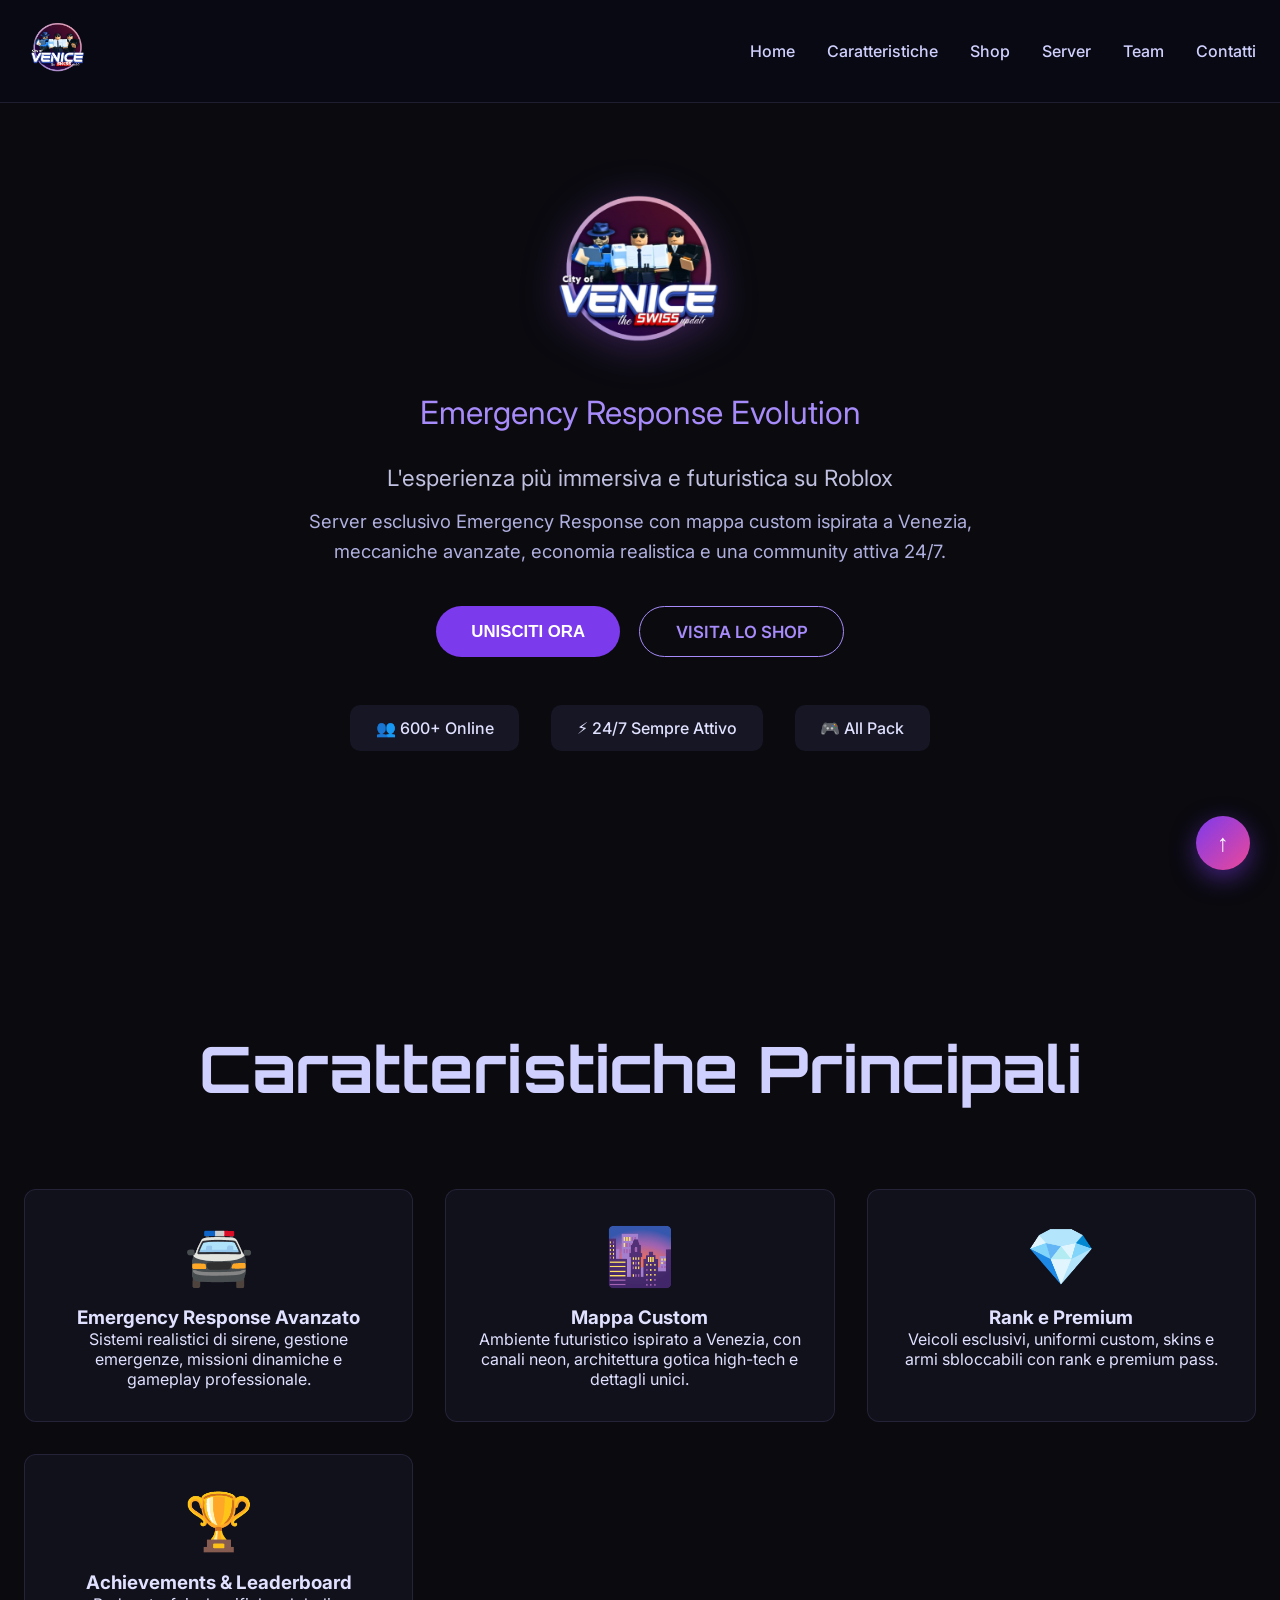
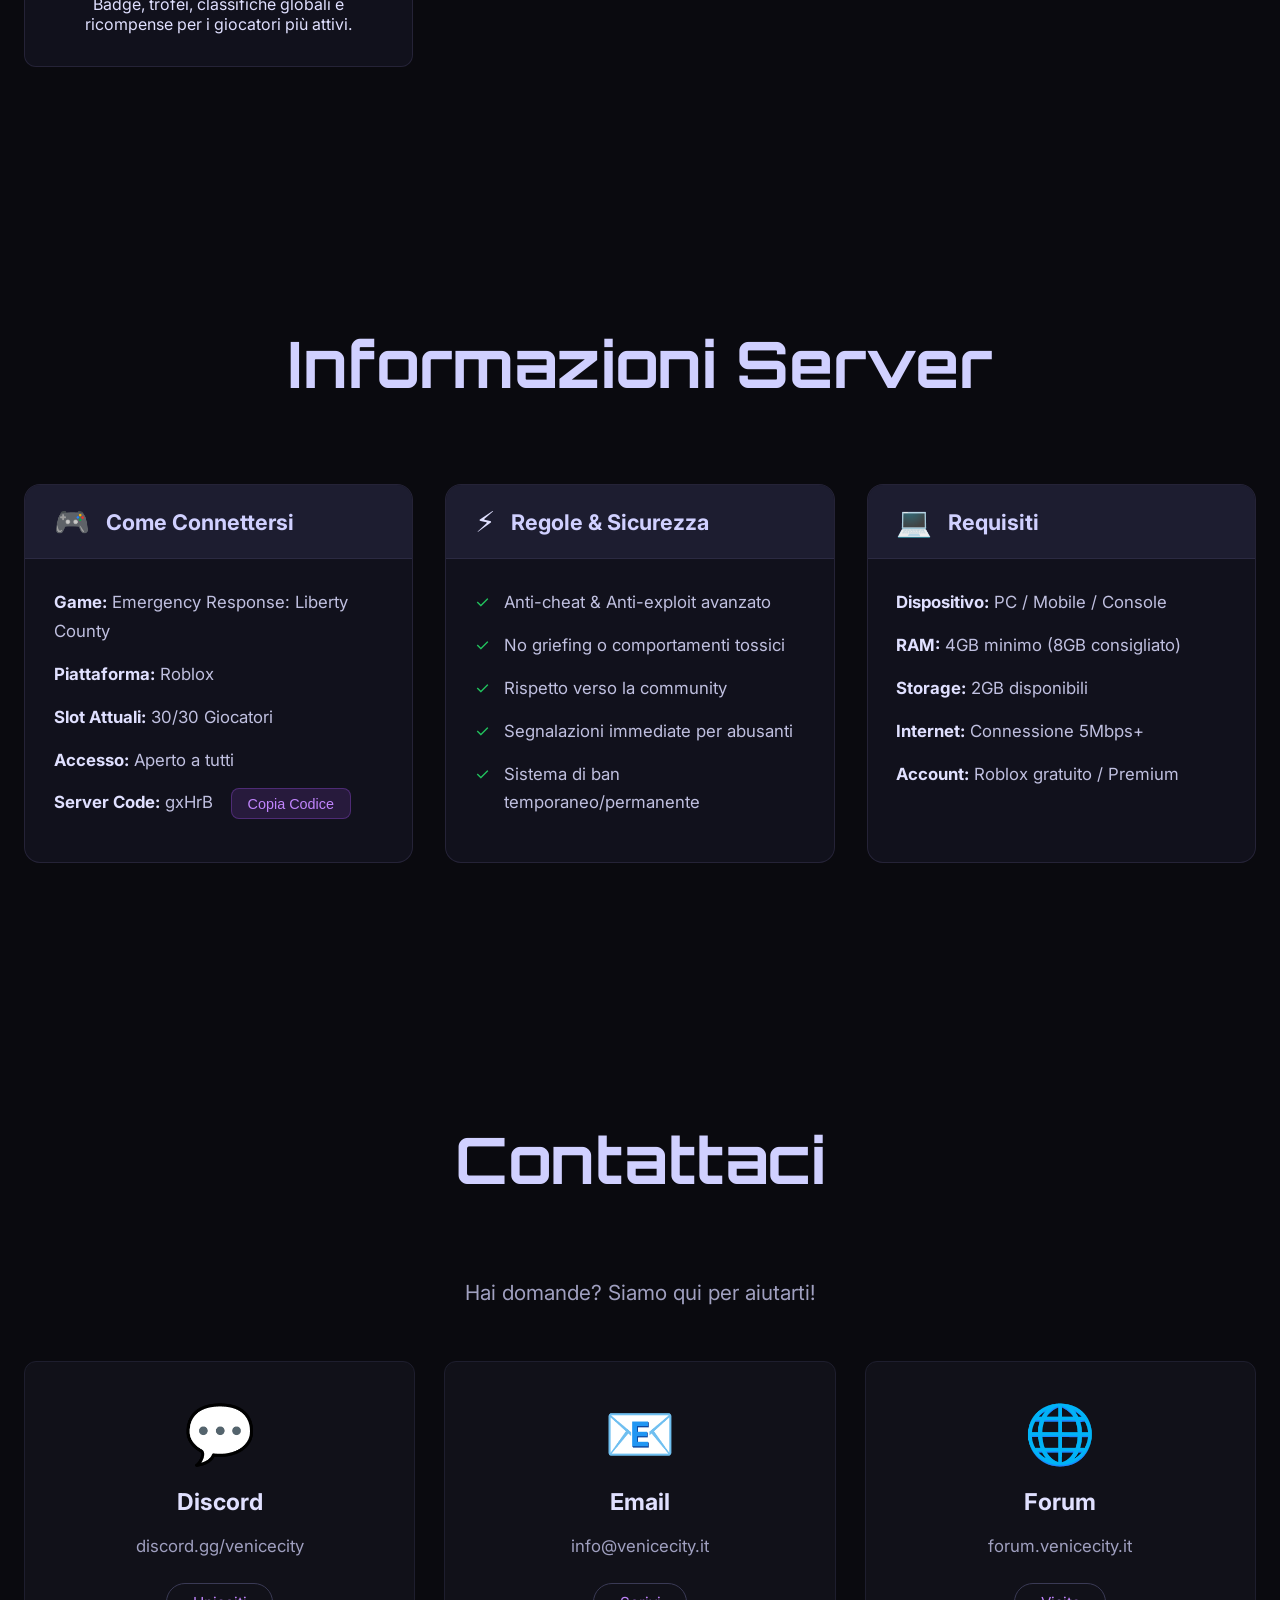
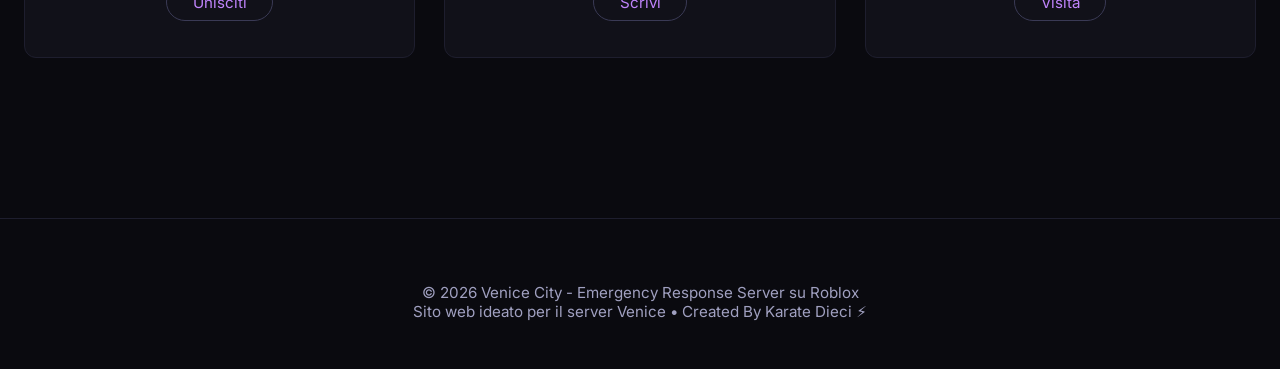
==== index.html @ e6f798bf "v1" ====
<!DOCTYPE html>
<html lang="it">
<head>
    <meta charset="UTF-8">
    <meta name="viewport" content="width=device-width, initial-scale=1.0">
    <title>Venice City - Emergency Response Roblox Server</title>
    <link rel="stylesheet" href="styles.css">
    <link rel="preconnect" href="https://fonts.googleapis.com">
    <link href="https://fonts.googleapis.com/css2?family=Inter:wght@400;500;600;700&family=Orbitron:wght@700;900&display=swap" rel="stylesheet">
</head>
<body>

  <!-- Navbar -->
    <nav class="navbar">
        <div class="container">
            <div class="nav-content">
                <div class="logo">
                    <img src="venice-logo.png" alt="Venice City" class="logo-img">
                </div>
                <ul class="nav-links">
                    <li><a href="index.html" class="nav-link">Home</a></li>
                    <li><a href="index.html#features" class="nav-link">Caratteristiche</a></li>
                    <li><a href="shop.html" class="nav-link">Shop</a></li>
                    <li><a href="index.html#server" class="nav-link">Server</a></li>
                    <li><a href="team.html" class="nav-link active">Team</a></li>
                    <li><a href="index.html#contact" class="nav-link">Contatti</a></li>
                </ul>
                <div class="hamburger">
                    <span></span>
                    <span></span>
                    <span></span>
                </div>
            </div>
        </div>
    </nav>

    <!-- Hero Section -->
<section id="home" class="hero">
    <div class="hero-content">
        <!-- Logo immagine grande al posto del testo -->
        <img src="venice-logo.png" alt="City of Venice - The SWISS Update" class="hero-logo">
        
        <p class="hero-title-subtitle">Emergency Response Evolution</p>
        <p class="hero-subtitle">L'esperienza più immersiva e futuristica su Roblox</p>
        <p class="hero-description">
            Server esclusivo Emergency Response con mappa custom ispirata a Venezia, 
            meccaniche avanzate, economia realistica e una community attiva 24/7.
        </p>
        <div class="hero-buttons">
            <button class="btn btn-primary" onclick="scrollToSection('#server')">UNISCITI ORA</button>
            <a href="shop.html" class="btn btn-secondary">VISITA LO SHOP</a>
        </div>
        <div class="hero-stats">
            <div class="hero-stat">👥 600+ Online</div>
            <div class="hero-stat">⚡ 24/7 Sempre Attivo</div>
            <div class="hero-stat">🎮 All Pack</div>
        </div>
    </div>
</section>

    <!-- Features Section -->
    <section id="features" class="features">
        <div class="container">
            <h2 class="section-title">Caratteristiche Principali</h2>
            
            <div class="features-grid">
                <div class="feature-card">
                    <div class="feature-icon">🚔</div>
                    <h3>Emergency Response Avanzato</h3>
                    <p>Sistemi realistici di sirene, gestione emergenze, missioni dinamiche e gameplay professionale.</p>
                </div>

                <div class="feature-card">
                    <div class="feature-icon">🌆</div>
                    <h3>Mappa Custom</h3>
                    <p>Ambiente futuristico ispirato a Venezia, con canali neon, architettura gotica high-tech e dettagli unici.</p>
                </div>

                <div class="feature-card">
                    <div class="feature-icon">💎</div>
                    <h3>Rank e Premium</h3>
                    <p>Veicoli esclusivi, uniformi custom, skins e armi sbloccabili con rank e premium pass.</p>
                </div>

                

                <div class="feature-card">
                    <div class="feature-icon">🏆</div>
                    <h3>Achievements & Leaderboard</h3>
                    <p>Badge, trofei, classifiche globali e ricompense per i giocatori più attivi.</p>
                </div>
            </div>
        </div>
    </section>

    <!-- Server Info Section -->
    <section id="server" class="server-info">
        <div class="container">
            <h2 class="section-title">Informazioni Server</h2>
            
            <div class="server-grid">
                <div class="server-card">
                    <div class="card-header">
                        <span class="card-icon">🎮</span>
                        <h3>Come Connettersi</h3>
                    </div>
                    <div class="card-content">
                        <ul class="info-list">
                            <li><strong>Game:</strong> Emergency Response: Liberty County</li>
                            <li><strong>Piattaforma:</strong> Roblox</li>
                            <li><strong>Slot Attuali:</strong> 30/30 Giocatori</li>
                            <li><strong>Accesso:</strong> Aperto a tutti</li>
                            <li>
                                <strong>Server Code:</strong> gxHrB
                                <button class="btn-copy" onclick="copyToClipboard('gxHrB')">Copia Codice</button>
                            </li>
                        </ul>
                    </div>
                </div>

                <div class="server-card">
                    <div class="card-header">
                        <span class="card-icon">⚡</span>
                        <h3>Regole & Sicurezza</h3>
                    </div>
                    <div class="card-content">
                        <ul class="info-list rules-list">
                            <li>Anti-cheat & Anti-exploit avanzato</li>
                            <li>No griefing o comportamenti tossici</li>
                            <li>Rispetto verso la community</li>
                            <li>Segnalazioni immediate per abusanti</li>
                            <li>Sistema di ban temporaneo/permanente</li>
                        </ul>
                    </div>
                </div>

                <div class="server-card">
                    <div class="card-header">
                        <span class="card-icon">💻</span>
                        <h3>Requisiti</h3>
                    </div>
                    <div class="card-content">
                        <ul class="info-list">
                            <li><strong>Dispositivo:</strong> PC / Mobile / Console</li>
                            <li><strong>RAM:</strong> 4GB minimo (8GB consigliato)</li>
                            <li><strong>Storage:</strong> 2GB disponibili</li>
                            <li><strong>Internet:</strong> Connessione 5Mbps+</li>
                            <li><strong>Account:</strong> Roblox gratuito / Premium</li>
                        </ul>
                    </div>
                </div>
            </div>
        </div>
    </section>

    <!-- Contact Section -->
    <section id="contact" class="contact">
        <div class="container">
            <h2 class="section-title">Contattaci</h2>
            <p class="section-subtitle">Hai domande? Siamo qui per aiutarti!</p>
            
            <div class="contact-grid">
                <a href="https://discord.gg/H22nMerW3e" target="_blank" class="contact-card">
                    <div class="contact-icon">💬</div>
                    <h3>Discord</h3>
                    <p>discord.gg/venicecity</p>
                    <span class="contact-action">Unisciti</span>
                </a>

                <a href="mailto:info@venicecity.it" class="contact-card">
                    <div class="contact-icon">📧</div>
                    <h3>Email</h3>
                    <p>info@venicecity.it</p>
                    <span class="contact-action">Scrivi</span>
                </a>

                <a href="forum.html" target="_blank" class="contact-card">
                    <div class="contact-icon">🌐</div>
                    <h3>Forum</h3>
                    <p>forum.venicecity.it</p>
                    <span class="contact-action">Visita</span>
                </a>
            </div>
        </div>
    </section>

    <!-- Footer -->
    <footer class="footer">
        <div class="container">
            <p>© 2026 Venice City - Emergency Response Server su Roblox</p>
            <p>Sito web ideato per il server Venice • Created By Karate Dieci ⚡</p>
        </div>
    </footer>

    <script src="script.js"></script>
</body>
</html>
---- styles.css ----
/* ==========================================================================
   Venice City ER - CSS Completo 2026 (Versione Alleggerita & Ottimizzata)
   ========================================================================== */

* {
    margin: 0;
    padding: 0;
    box-sizing: border-box;
}

html {
    scroll-behavior: smooth;
}

body {
    font-family: 'Inter', system-ui, -apple-system, sans-serif;
    background: #0a0a0f;
    color: #e0e0ff;
    min-height: 100vh;
    overflow-x: hidden;
}

/* Container centrale */
.container {
    max-width: 1400px;
    margin: 0 auto;
    padding: 0 1.5rem;
}

/* ── Navbar ── */
.navbar {
    position: fixed;
    top: 0;
    width: 100%;
    z-index: 1000;
    background: rgba(10, 10, 20, 0.85);
    backdrop-filter: blur(10px);
    border-bottom: 1px solid rgba(120, 113, 166, 0.2);
    transition: all 0.3s ease;
}

.nav-content {
    display: flex;
    justify-content: space-between;
    align-items: center;
    padding: 1.1rem 0;
}

.logo {
    font-family: 'Orbitron', monospace;
    font-size: 1.8rem;
    font-weight: 900;
    letter-spacing: 2px;
    color: #c084fc;
}

.logo-glow {
    color: #a78bfa;
    margin-right: 0.4rem;
}

.nav-links {
    display: flex;
    gap: 2rem;
    list-style: none;
}

.nav-link {
    color: #d0d0ff;
    text-decoration: none;
    font-weight: 500;
    transition: color 0.3s;
}

.nav-link:hover,
.nav-link.active {
    color: white;
}

.hamburger {
    display: none;
    flex-direction: column;
    gap: 5px;
    cursor: pointer;
}

.hamburger span {
    width: 26px;
    height: 3px;
    background: #c084fc;
    border-radius: 2px;
}

/* ── Hero ── */
.hero {
    min-height: 100vh;
    display: flex;
    align-items: center;
    justify-content: center;
    text-align: center;
    padding: 6rem 2rem 4rem;
}

.hero-title {
    font-family: 'Orbitron', monospace;
    font-size: clamp(4rem, 10vw, 8rem);
    font-weight: 900;
    background: linear-gradient(90deg, #a78bfa, #7dd3fc);
    -webkit-background-clip: text;
    -webkit-text-fill-color: transparent;
    margin-bottom: 1rem;
}

.hero-title-subtitle {
    font-size: 2rem;
    color: #a78bfa;
    margin-bottom: 2rem;
}

.hero-subtitle {
    font-size: 1.4rem;
    margin: 1.5rem 0 1rem;
    color: #c0c0e0;
}

.hero-description {
    max-width: 700px;
    margin: 0 auto 2.5rem;
    font-size: 1.15rem;
    color: #b0b0e0;
    line-height: 1.6;
}

.hero-buttons {
    display: flex;
    gap: 1.2rem;
    justify-content: center;
    margin: 2rem 0;
}

.btn {
    padding: 0.9rem 2.2rem;
    font-size: 1.05rem;
    font-weight: 600;
    border-radius: 50px;
    cursor: pointer;
    transition: all 0.3s ease;
    text-decoration: none;
    display: inline-flex;
    align-items: center;
}

.btn-primary {
    background: #7c3aed;
    color: white;
    border: none;
}

.btn-primary:hover {
    background: #6d28d9;
    transform: translateY(-3px);
}

.btn-secondary {
    background: transparent;
    border: 1px solid #a78bfa;
    color: #a78bfa;
}

.btn-secondary:hover {
    background: rgba(167, 139, 250, 0.1);
    transform: translateY(-3px);
}

.hero-stats {
    display: flex;
    gap: 2rem;
    justify-content: center;
    flex-wrap: wrap;
    margin-top: 3rem;
}

.hero-stat {
    background: rgba(30, 30, 50, 0.6);
    padding: 0.8rem 1.6rem;
    border-radius: 10px;
    font-weight: 500;
}

/* ── Sezioni generali ── */
.section-title {
    font-family: 'Orbitron', monospace;
    font-size: clamp(2.5rem, 6vw, 4rem);
    text-align: center;
    margin-bottom: 5rem;
    color: #d0d0ff;
}

/* Features */
.features {
    padding: 8rem 0;
}

.features-grid {
    display: grid;
    grid-template-columns: repeat(auto-fit, minmax(300px, 1fr));
    gap: 2rem;
}

.feature-card {
    background: rgba(20, 20, 35, 0.7);
    border: 1px solid rgba(120, 113, 166, 0.2);
    border-radius: 12px;
    padding: 2rem;
    text-align: center;
    transition: all 0.3s;
}

.feature-card:hover {
    transform: translateY(-6px);
    border-color: #a78bfa;
}

.feature-icon {
    font-size: 3.5rem;
    margin-bottom: 1rem;
}

/* Server Info */
.server-info {
    padding: 8rem 0;
}

.server-grid {
    display: grid;
    grid-template-columns: repeat(auto-fit, minmax(340px, 1fr));
    gap: 2rem;
}

.server-card {
    background: rgba(20, 20, 35, 0.7);
    border: 1px solid rgba(120, 113, 166, 0.2);
    border-radius: 16px;
    overflow: hidden;
    transition: all 0.3s ease;
}

.server-card:hover {
    transform: translateY(-8px);
    border-color: rgba(168, 85, 247, 0.4);
}

.card-header {
    background: rgba(30, 30, 50, 0.9);
    padding: 1.2rem 1.8rem;
    display: flex;
    align-items: center;
    gap: 1rem;
    border-bottom: 1px solid rgba(120, 113, 166, 0.15);
}

.card-icon {
    font-size: 1.8rem;
}

.card-header h3 {
    margin: 0;
    font-size: 1.35rem;
    color: #d0d0ff;
}

.card-content {
    padding: 1.8rem;
}

.info-list {
    list-style: none;
    margin: 0;
    padding: 0;
    font-size: 1.05rem;
    line-height: 1.7;
    color: #c0c0e0;
}

.info-list li {
    margin-bottom: 0.9rem;
}

.info-list strong {
    color: #e0e0ff;
}

.btn-copy {
    margin-left: 0.8rem;
    padding: 0.4rem 1rem;
    font-size: 0.9rem;
    background: rgba(168, 85, 247, 0.15);
    border: 1px solid rgba(168, 85, 247, 0.3);
    border-radius: 8px;
    color: #c084fc;
    cursor: pointer;
}

.btn-copy:hover {
    background: rgba(168, 85, 247, 0.35);
    color: white;
}

.rules-list li {
    position: relative;
    padding-left: 1.8rem;
}

.rules-list li::before {
    content: "✓";
    position: absolute;
    left: 0;
    color: #22c55e;
}

/* Contact */
.contact {
    padding: 8rem 0 10rem;
    background: #0a0a0f;
}

.section-subtitle {
    text-align: center;
    font-size: 1.3rem;
    color: #a0a0c0;
    margin: 0 0 3.5rem;
}

.contact-grid {
    display: grid;
    grid-template-columns: repeat(auto-fit, minmax(280px, 1fr));
    gap: 1.8rem;
}

.contact-card {
    background: #111119;
    border: 1px solid #1e1e2e;
    border-radius: 12px;
    padding: 2.2rem 1.8rem;
    text-align: center;
    text-decoration: none;
    color: inherit;
    transition: all 0.25s ease;
    display: flex;
    flex-direction: column;
    align-items: center;
    gap: 0.9rem;
}

.contact-card:hover {
    transform: translateY(-6px);
    background: #16161f;
    border-color: #2a2a40;
}

.contact-icon {
    font-size: 3.6rem;
    margin-bottom: 0.4rem;
    color: #b0b0e0;
}

.contact-card:hover .contact-icon {
    color: #c084fc;
}

.contact-card h3 {
    font-size: 1.45rem;
    margin: 0;
    color: #e0e0ff;
}

.contact-card p {
    font-size: 1.05rem;
    color: #a0a0c0;
    margin: 0.3rem 0 0;
}

.contact-action {
    margin-top: 0.8rem;
    padding: 0.55rem 1.6rem;
    background: transparent;
    border: 1px solid #3a3a55;
    border-radius: 30px;
    font-size: 0.95rem;
    color: #c084fc;
    transition: all 0.25s;
}

.contact-card:hover .contact-action {
    background: #2a2a40;
    border-color: #c084fc;
    color: white;
}

/* Footer */
.footer {
    background: #0a0a0f;
    border-top: 1px solid #1e1e2e;
    padding: 4rem 0 3rem;
    text-align: center;
    color: #a0a0c0;
    font-size: 0.95rem;
}

/* Responsive */
@media (max-width: 1024px) {
    .nav-links {
        display: none;
        position: absolute;
        top: 100%;
        left: 0;
        right: 0;
        background: #0a0a0f;
        flex-direction: column;
        padding: 2rem;
        gap: 1.5rem;
    }

    .hamburger {
        display: flex;
    }

    .nav-links.active {
        display: flex;
    }
}

@media (max-width: 768px) {
    .hero-title { font-size: clamp(3.2rem, 12vw, 5.5rem); }
    .hero-buttons { flex-direction: column; gap: 1rem; }
    .section-title { margin-bottom: 4rem; }
}


.logo-img {
    height: 60px;
    width: auto;
    max-width: 240px;
}

.logo:hover .logo-img {
    transform: scale(1.05);
}

/* Logo grande nella Hero */
.hero-logo {
    display: block;
    margin: 0 auto 2rem;             /* spazio sotto il logo */
    max-width: 90%;                  /* si adatta alla larghezza dello schermo */
    max-height: 280px;               /* regola questo valore in base alla tua immagine */
    height: auto;
    width: auto;
}

/* Opzionale: piccolo effetto hover o caricamento */
.hero-content:hover .hero-logo {
    transform: scale(1.02);
    transition: transform 0.4s ease;
}

/* Su schermi piccoli riduci un po' */
@media (max-width: 768px) {
    .hero-logo {
        max-height: 200px;
        margin-bottom: 1.5rem;
    }
}




/* Forum styles */
.forum-hero {
    padding: 6rem 0 4rem;
    text-align: center;
}

.new-post-box {
    background: rgba(30, 30, 50, 0.6);
    border: 1px solid rgba(168, 85, 247, 0.3);
    border-radius: 16px;
    padding: 2rem;
    margin-bottom: 3rem;
}

.new-post-box input,
.new-post-box textarea {
    width: 100%;
    padding: 1rem;
    margin: 0.8rem 0;
    background: rgba(10, 10, 20, 0.8);
    border: 1px solid #3a3a55;
    border-radius: 8px;
    color: white;
}

.question-card {
    background: rgba(20, 20, 35, 0.7);
    border: 1px solid rgba(120, 113, 166, 0.25);
    border-radius: 12px;
    padding: 1.8rem;
    margin-bottom: 1.5rem;
}

.question-header {
    display: flex;
    justify-content: space-between;
    align-items: center;
    margin-bottom: 1rem;
    flex-wrap: wrap;
    gap: 1rem;
}

.category {
    background: rgba(168, 85, 247, 0.2);
    padding: 0.3rem 0.8rem;
    border-radius: 20px;
    font-size: 0.85rem;
    color: #c084fc;
}

.date {
    color: #a0a0c0;
    font-size: 0.9rem;
}

.question-footer {
    display: flex;
    justify-content: space-between;
    align-items: center;
    margin-top: 1.2rem;
    font-size: 0.95rem;
    color: #b0b0e0;
}

.toggle-answer {
    background: rgba(168, 85, 247, 0.15);
    border: 1px solid rgba(168, 85, 247, 0.4);
    color: #c084fc;
    padding: 0.5rem 1rem;
    border-radius: 8px;
    cursor: pointer;
}


/* Shop Hero */
.shop-hero {
    padding: 6rem 0 3rem;
    text-align: center;
    background: linear-gradient(to bottom, #0a0a0f, #0f0f1a);
}

/* Filtri shop */
.shop-filters {
    display: flex;
    justify-content: center;
    gap: 1rem;
    margin-bottom: 2.5rem;
    flex-wrap: wrap;
}

.filter-btn {
    padding: 0.7rem 1.6rem;
    background: rgba(40, 40, 70, 0.5);
    border: 1px solid rgba(168, 85, 247, 0.3);
    color: #c0c0e0;
    border-radius: 50px;
    cursor: pointer;
    transition: all 0.3s;
    font-weight: 500;
}

.filter-btn.active,
.filter-btn:hover {
    background: linear-gradient(90deg, #7c3aed, #c084fc);
    color: white;
    border-color: transparent;
    transform: translateY(-2px);
}

/* Griglia shop */
.shop-grid {
    display: grid;
    grid-template-columns: repeat(auto-fit, minmax(280px, 1fr));
    gap: 1.8rem;
}

.shop-item {
    background: rgba(20, 20, 40, 0.7);
    border: 1px solid rgba(120, 113, 166, 0.25);
    border-radius: 16px;
    padding: 1.6rem;
    text-align: center;
    position: relative;
    overflow: hidden;
    transition: all 0.35s ease;
}

.shop-item:hover {
    transform: translateY(-10px);
    border-color: #a78bfa;
    box-shadow: 0 15px 35px rgba(0,0,0,0.5);
}

.item-image {
    font-size: 5rem;
    margin-bottom: 1rem;
    transition: transform 0.4s;
}

.shop-item:hover .item-image {
    transform: scale(1.15);
}

.item-badge {
    position: absolute;
    top: 10px;
    right: 10px;
    background: #ec4899;
    color: white;
    padding: 0.3rem 0.8rem;
    border-radius: 20px;
    font-size: 0.8rem;
    font-weight: bold;
}

.item-badge.popular {
    background: #22c55e;
}

.item-badge.new {
    background: #f59e0b;
}

.item-price {
    font-size: 1.4rem;
    font-weight: 700;
    color: #f472b6;
    margin: 1rem 0;
}

.robux {
    font-size: 1rem;
    color: #a78bfa;
}

.btn-buy {
    background: linear-gradient(90deg, #9333ea, #c084fc);
    color: white;
    width: 100%;
    padding: 0.9rem;
    border: none;
    border-radius: 50px;
    font-weight: 600;
    cursor: pointer;
    transition: all 0.3s;
    position: relative;
    overflow: hidden;
}

.btn-buy:hover {
    transform: translateY(-3px);
    box-shadow: 0 10px 25px rgba(192, 132, 252, 0.5);
}

.btn-buy::before {
    content: '';
    position: absolute;
    top: 50%;
    left: -100%;
    width: 100%;
    height: 100%;
    background: linear-gradient(90deg, transparent, rgba(255,255,255,0.3), transparent);
    transition: left 0.6s;
}

.btn-buy:hover::before {
    left: 100%;
}

/* Carrello summary */
.cart-summary {
    text-align: center;
    margin-top: 3rem;
}

.btn-cart {
    background: rgba(168, 85, 247, 0.2);
    border: 1px solid #a78bfa;
    color: #c084fc;
    padding: 1rem 2.5rem;
    font-size: 1.1rem;
}

ù/* Shop Hero */
.shop-hero {
    padding: 7rem 0 4rem;
    text-align: center;
    background: linear-gradient(to bottom, #0a0a0f, #0f0f1a);
}

/* Logo grande nella hero dello shop */
.shop-hero-logo {
    display: block;
    margin: 0 auto 2rem;
    max-width: 85%;
    max-height: 240px;          /* regola in base alle proporzioni del tuo logo */
    height: auto;
    width: auto;
    filter: drop-shadow(0 8px 25px rgba(168, 85, 247, 0.4)); /* glow leggero opzionale */
    transition: transform 0.4s ease;
}

.shop-hero-logo:hover {
    transform: scale(1.03);
}

/* Su mobile riduci leggermente */
@media (max-width: 768px) {
    .shop-hero-logo {
        max-height: 180px;
        margin-bottom: 1.5rem;
    }
    
    .shop-hero {
        padding: 6rem 0 3rem;
    }
}


/* ── Team Section ── */
.team-section {
    padding: 6rem 0 10rem;
    background: #0a0a0f;
}

.team-grid {
    display: grid;
    grid-template-columns: repeat(auto-fit, minmax(280px, 1fr));
    gap: 2rem;
}

.team-card {
    background: rgba(25, 25, 45, 0.75);
    border: 1px solid rgba(168, 85, 247, 0.25);
    border-radius: 16px;
    overflow: hidden;
    text-align: center;
    transition: all 0.4s ease;
    position: relative;
}

.team-card:hover {
    transform: translateY(-12px);
    border-color: #c084fc;
    box-shadow: 0 20px 40px rgba(168, 85, 247, 0.25);
}

/* Foto sopra + badge */
.team-image {
    position: relative;
    height: 220px;
    background: linear-gradient(to bottom, #1a1a2e, #0f0f1a);
    display: flex;
    align-items: center;
    justify-content: center;
}

.team-image img {
    width: 140px;
    height: 140px;
    object-fit: cover;
    border-radius: 50%;
    border: 4px solid #a78bfa;
    box-shadow: 0 0 20px rgba(167, 139, 250, 0.5);
}

.founder-badge,
.manager-badge,
.developer-badge,
.staff-badge {
    position: absolute;
    top: 15px;
    left: 50%;
    transform: translateX(-50%);
    padding: 6px 18px;
    border-radius: 30px;
    font-size: 0.85rem;
    font-weight: 700;
    letter-spacing: 1px;
    box-shadow: 0 4px 12px rgba(0,0,0,0.4);
}

.founder-badge {
    background: linear-gradient(90deg, #ec4848, #e91515);
    color: white;
}

.manager-badge{
    background: linear-gradient(90deg, #300018, #57002d);
    color: white;
}

.staff-badge {
    background: #22c55e;
    color: white;
}

.developer-badge{
    background: linear-gradient(90deg, #070177, #1e087e);
    color: white;
}

/* Testo sotto */
.team-card h3 {
    margin: 1.4rem 1rem 0.4rem;
    font-size: 1.4rem;
    color: #e0e0ff;
}

.team-card .role {
    color: #b0b0e0;
    font-size: 1rem;
    margin-bottom: 1rem;
}

.team-card .discord-link {
    display: inline-block;
    background: rgba(88, 101, 242, 0.15);
    color: #5865F2;
    padding: 8px 20px;
    border-radius: 50px;
    font-size: 0.95rem;
    text-decoration: none;
    margin-bottom: 1.5rem;
    transition: all 0.3s;
}

.team-card .discord-link:hover {
    background: #5865F2;
    color: white;
}

/* Logo nella Hero principale (homepage) */
.hero-logo {
    display: block;
    margin: 0 auto 2rem;
    max-width: 60%;               /* riduce la larghezza massima (era 90%) */
    max-height: 180px;            /* altezza massima più piccola (prima 220-280px) */
    height: auto;
    width: auto;
    filter: drop-shadow(0 6px 20px rgba(168, 85, 247, 0.3)); /* glow leggero, opzionale */
    transition: transform 0.4s ease;
}

.hero-content:hover .hero-logo {
    transform: scale(1.02);
}

.team-hero-logo {
    display: block;
    margin: 0 auto 2rem;
    max-width: 60%;               /* riduce la larghezza massima (era 90%) */
    max-height: 400px;            /* altezza massima più piccola (prima 220-280px) */
    height: auto;
    width: auto;
    filter: drop-shadow(0 6px 20px rgba(168, 85, 247, 0.3)); /* glow leggero, opzionale */
    transition: transform 0.4s ease;
}
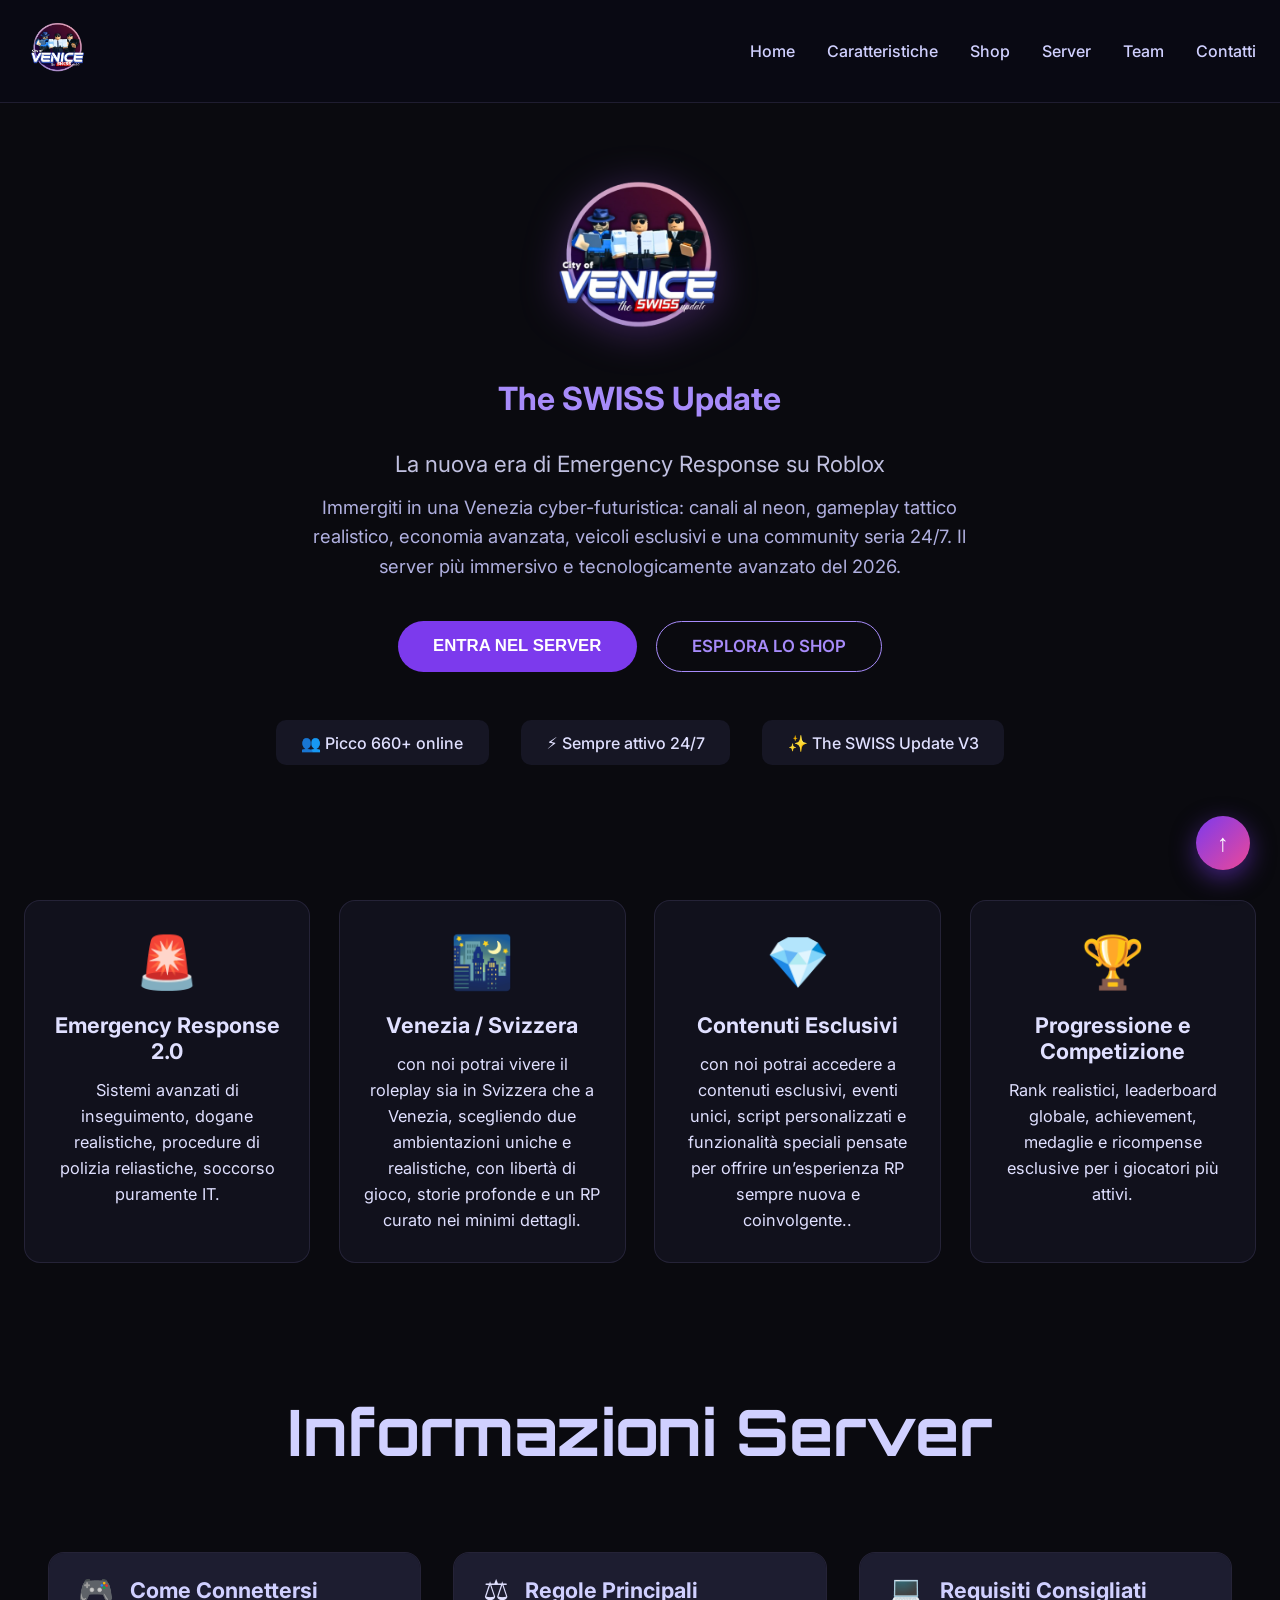
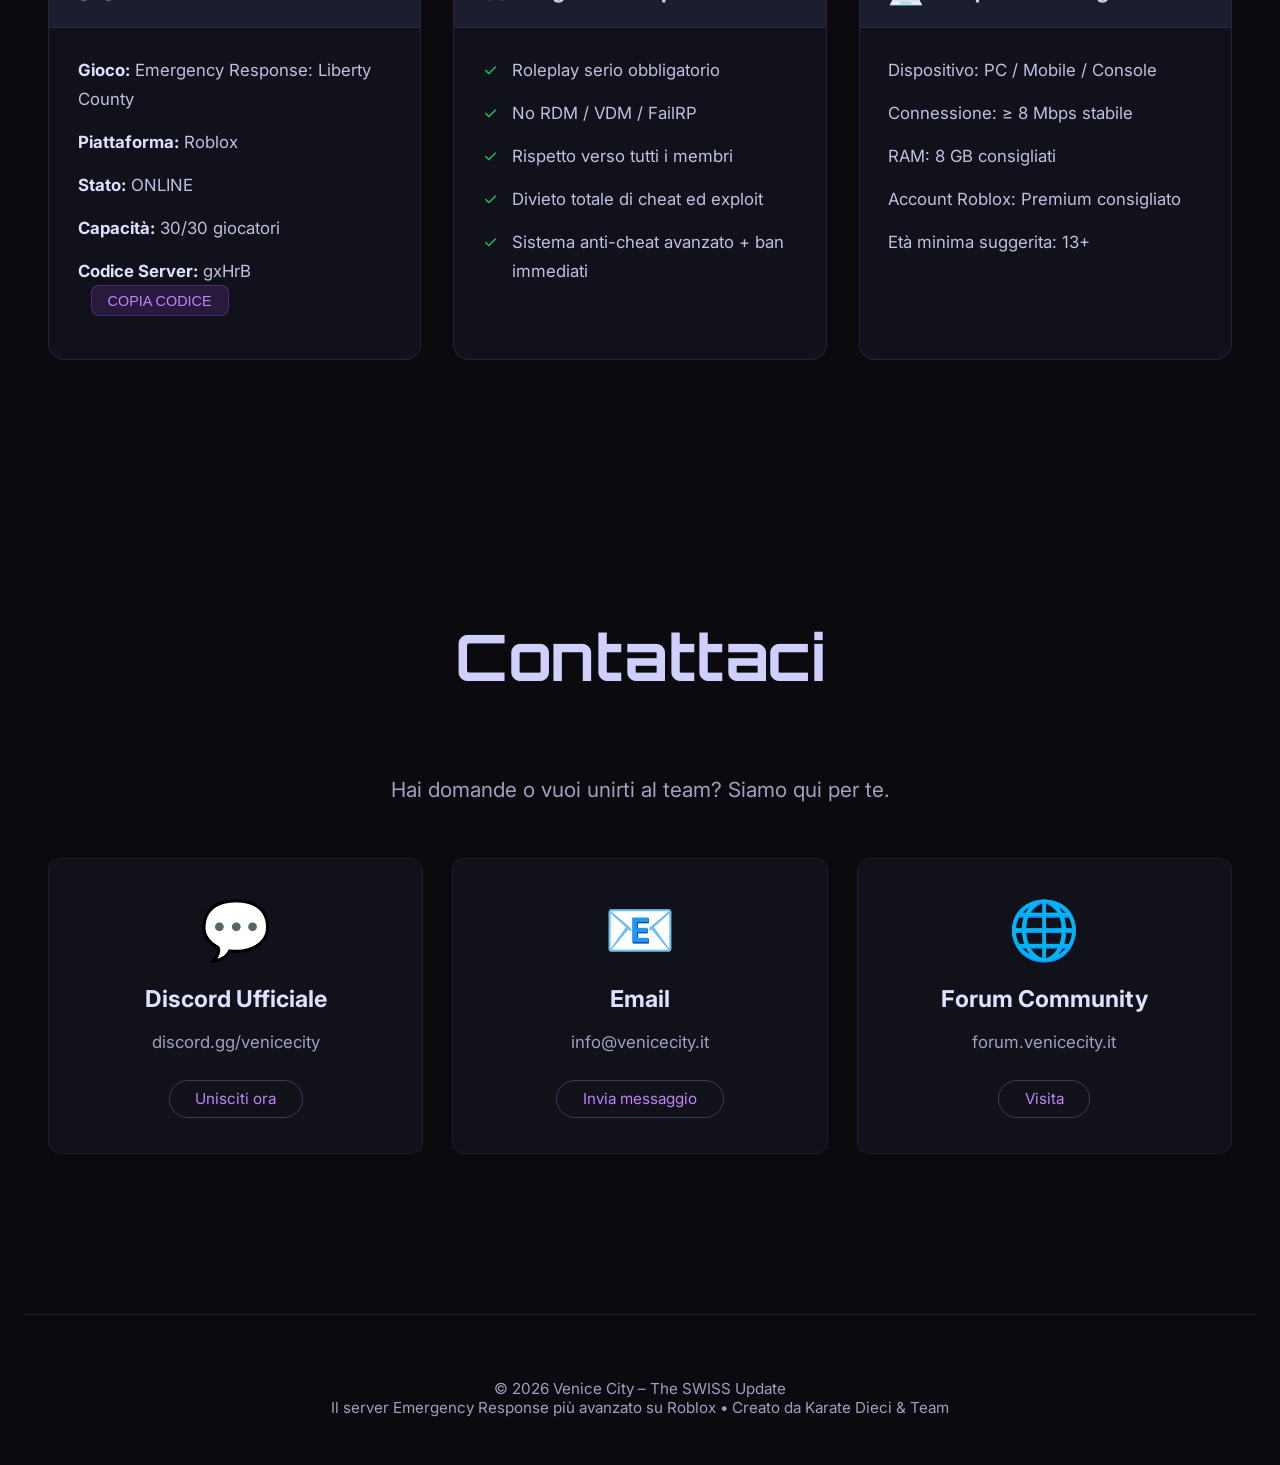
==== commit 212b88ba: "V2" ====
--- a/index.html
+++ b/index.html
@@ -3,14 +3,13 @@
 <head>
     <meta charset="UTF-8">
     <meta name="viewport" content="width=device-width, initial-scale=1.0">
-    <title>Venice City - Emergency Response Roblox Server</title>
+    <title>Venice City - The SWISS Update</title>
     <link rel="stylesheet" href="styles.css">
-    <link rel="preconnect" href="https://fonts.googleapis.com">
     <link href="https://fonts.googleapis.com/css2?family=Inter:wght@400;500;600;700&family=Orbitron:wght@700;900&display=swap" rel="stylesheet">
 </head>
 <body>
 
-  <!-- Navbar -->
+    <!-- Navbar -->
     <nav class="navbar">
         <div class="container">
             <div class="nav-content">
@@ -18,12 +17,12 @@
                     <img src="venice-logo.png" alt="Venice City" class="logo-img">
                 </div>
                 <ul class="nav-links">
-                    <li><a href="index.html" class="nav-link">Home</a></li>
-                    <li><a href="index.html#features" class="nav-link">Caratteristiche</a></li>
+                    <li><a href="index.html" class="nav-link active">Home</a></li>
+                    <li><a href="features.html" class="nav-link">Caratteristiche</a></li>
                     <li><a href="shop.html" class="nav-link">Shop</a></li>
-                    <li><a href="index.html#server" class="nav-link">Server</a></li>
-                    <li><a href="team.html" class="nav-link active">Team</a></li>
-                    <li><a href="index.html#contact" class="nav-link">Contatti</a></li>
+                    <li><a href="server.html" class="nav-link">Server</a></li>
+                    <li><a href="team.html" class="nav-link">Team</a></li>
+                    <li><a href="#contact" class="nav-link">Contatti</a></li>
                 </ul>
                 <div class="hamburger">
                     <span></span>
@@ -34,70 +33,69 @@
         </div>
     </nav>
 
-    <!-- Hero Section -->
-<section id="home" class="hero">
-    <div class="hero-content">
-        <!-- Logo immagine grande al posto del testo -->
-        <img src="venice-logo.png" alt="City of Venice - The SWISS Update" class="hero-logo">
-        
-        <p class="hero-title-subtitle">Emergency Response Evolution</p>
-        <p class="hero-subtitle">L'esperienza più immersiva e futuristica su Roblox</p>
-        <p class="hero-description">
-            Server esclusivo Emergency Response con mappa custom ispirata a Venezia, 
-            meccaniche avanzate, economia realistica e una community attiva 24/7.
-        </p>
-        <div class="hero-buttons">
-            <button class="btn btn-primary" onclick="scrollToSection('#server')">UNISCITI ORA</button>
-            <a href="shop.html" class="btn btn-secondary">VISITA LO SHOP</a>
-        </div>
-        <div class="hero-stats">
-            <div class="hero-stat">👥 600+ Online</div>
-            <div class="hero-stat">⚡ 24/7 Sempre Attivo</div>
-            <div class="hero-stat">🎮 All Pack</div>
-        </div>
-    </div>
-</section>
-
-    <!-- Features Section -->
-    <section id="features" class="features">
-        <div class="container">
-            <h2 class="section-title">Caratteristiche Principali</h2>
+    <!-- Hero Section - FIX: padding alto per non essere coperta dalla navbar -->
+    <section id="home" class="hero">
+        <div class="hero-content">
+            <img src="venice-logo.png" alt="City of Venice - The SWISS Update" class="hero-logo">
             
-            <div class="features-grid">
-                <div class="feature-card">
-                    <div class="feature-icon">🚔</div>
-                    <h3>Emergency Response Avanzato</h3>
-                    <p>Sistemi realistici di sirene, gestione emergenze, missioni dinamiche e gameplay professionale.</p>
-                </div>
-
-                <div class="feature-card">
-                    <div class="feature-icon">🌆</div>
-                    <h3>Mappa Custom</h3>
-                    <p>Ambiente futuristico ispirato a Venezia, con canali neon, architettura gotica high-tech e dettagli unici.</p>
-                </div>
-
-                <div class="feature-card">
-                    <div class="feature-icon">💎</div>
-                    <h3>Rank e Premium</h3>
-                    <p>Veicoli esclusivi, uniformi custom, skins e armi sbloccabili con rank e premium pass.</p>
-                </div>
-
-                
-
-                <div class="feature-card">
-                    <div class="feature-icon">🏆</div>
-                    <h3>Achievements & Leaderboard</h3>
-                    <p>Badge, trofei, classifiche globali e ricompense per i giocatori più attivi.</p>
-                </div>
+            <h1 class="hero-title-subtitle">The SWISS Update</h1>
+            <p class="hero-subtitle">La nuova era di Emergency Response su Roblox</p>
+            <p class="hero-description">
+                Immergiti in una Venezia cyber-futuristica: canali al neon, gameplay tattico realistico, 
+                economia avanzata, veicoli esclusivi e una community seria 24/7.  
+                Il server più immersivo e tecnologicamente avanzato del 2026.
+            </p>
+            <div class="hero-buttons">
+                <button class="btn btn-primary" onclick="scrollToSection('#server')">ENTRA NEL SERVER</button>
+                <a href="shop.html" class="btn btn-secondary">ESPLORA LO SHOP</a>
+            </div>
+            <div class="hero-stats">
+                <div class="hero-stat">👥 Picco 660+ online</div>
+                <div class="hero-stat">⚡ Sempre attivo 24/7</div>
+                <div class="hero-stat">✨ The SWISS Update V3</div>
             </div>
         </div>
     </section>
+
+     <!-- Sezione caratteristiche -->
+    <section class="features-section">
+        <div class="container">
+            <div class="features-grid">
+
+                <!-- Card 1 -->
+                <div class="feature-card glass">
+                    <div class="feature-icon neon-icon">🚨</div>
+                    <h3> Emergency Response 2.0</h3>
+                    <p>Sistemi avanzati di inseguimento, dogane realistiche, procedure di polizia reliastiche, soccorso puramente IT.</p>
+                </div>
+
+                <!-- Card 2 -->
+                <div class="feature-card glass">
+                    <div class="feature-icon neon-icon">🌃</div>
+                    <h3>Venezia / Svizzera</h3>
+                    <p>con noi potrai vivere il roleplay sia in Svizzera che a Venezia, scegliendo due ambientazioni uniche e realistiche, con libertà di gioco, storie profonde e un RP curato nei minimi dettagli.</p>
+                </div>
+
+                <!-- Card 3 -->
+                <div class="feature-card glass">
+                    <div class="feature-icon neon-icon">💎</div>
+                    <h3>Contenuti Esclusivi</h3>
+                    <p>con noi potrai accedere a contenuti esclusivi, eventi unici, script personalizzati e funzionalità speciali pensate per offrire un’esperienza RP sempre nuova e coinvolgente..</p>
+                </div>
+
+                <!-- Card 4 -->
+                <div class="feature-card glass">
+                    <div class="feature-icon neon-icon">🏆</div>
+                    <h3>Progressione e Competizione</h3>
+                    <p>Rank realistici, leaderboard globale, achievement, medaglie e ricompense esclusive per i giocatori più attivi.</p>
+                </div>
+
+            </div>
 
     <!-- Server Info Section -->
     <section id="server" class="server-info">
         <div class="container">
             <h2 class="section-title">Informazioni Server</h2>
-            
             <div class="server-grid">
                 <div class="server-card">
                     <div class="card-header">
@@ -106,13 +104,13 @@
                     </div>
                     <div class="card-content">
                         <ul class="info-list">
-                            <li><strong>Game:</strong> Emergency Response: Liberty County</li>
+                            <li><strong>Gioco:</strong> Emergency Response: Liberty County</li>
                             <li><strong>Piattaforma:</strong> Roblox</li>
-                            <li><strong>Slot Attuali:</strong> 30/30 Giocatori</li>
-                            <li><strong>Accesso:</strong> Aperto a tutti</li>
+                            <li><strong>Stato:</strong> ONLINE</li>
+                            <li><strong>Capacità:</strong> 30/30 giocatori</li>
                             <li>
-                                <strong>Server Code:</strong> gxHrB
-                                <button class="btn-copy" onclick="copyToClipboard('gxHrB')">Copia Codice</button>
+                                <strong>Codice Server:</strong> gxHrB
+                                <button class="btn-copy" onclick="copyToClipboard('gxHrB')">COPIA CODICE</button>
                             </li>
                         </ul>
                     </div>
@@ -120,16 +118,16 @@
 
                 <div class="server-card">
                     <div class="card-header">
-                        <span class="card-icon">⚡</span>
-                        <h3>Regole & Sicurezza</h3>
+                        <span class="card-icon">⚖️</span>
+                        <h3>Regole Principali</h3>
                     </div>
                     <div class="card-content">
                         <ul class="info-list rules-list">
-                            <li>Anti-cheat & Anti-exploit avanzato</li>
-                            <li>No griefing o comportamenti tossici</li>
-                            <li>Rispetto verso la community</li>
-                            <li>Segnalazioni immediate per abusanti</li>
-                            <li>Sistema di ban temporaneo/permanente</li>
+                            <li>Roleplay serio obbligatorio</li>
+                            <li>No RDM / VDM / FailRP</li>
+                            <li>Rispetto verso tutti i membri</li>
+                            <li>Divieto totale di cheat ed exploit</li>
+                            <li>Sistema anti-cheat avanzato + ban immediati</li>
                         </ul>
                     </div>
                 </div>
@@ -137,15 +135,15 @@
                 <div class="server-card">
                     <div class="card-header">
                         <span class="card-icon">💻</span>
-                        <h3>Requisiti</h3>
+                        <h3>Requisiti Consigliati</h3>
                     </div>
                     <div class="card-content">
                         <ul class="info-list">
-                            <li><strong>Dispositivo:</strong> PC / Mobile / Console</li>
-                            <li><strong>RAM:</strong> 4GB minimo (8GB consigliato)</li>
-                            <li><strong>Storage:</strong> 2GB disponibili</li>
-                            <li><strong>Internet:</strong> Connessione 5Mbps+</li>
-                            <li><strong>Account:</strong> Roblox gratuito / Premium</li>
+                            <li>Dispositivo: PC / Mobile / Console</li>
+                            <li>Connessione: ≥ 8 Mbps stabile</li>
+                            <li>RAM: 8 GB consigliati</li>
+                            <li>Account Roblox: Premium consigliato</li>
+                            <li>Età minima suggerita: 13+</li>
                         </ul>
                     </div>
                 </div>
@@ -157,26 +155,25 @@
     <section id="contact" class="contact">
         <div class="container">
             <h2 class="section-title">Contattaci</h2>
-            <p class="section-subtitle">Hai domande? Siamo qui per aiutarti!</p>
-            
+            <p class="section-subtitle">Hai domande o vuoi unirti al team? Siamo qui per te.</p>
             <div class="contact-grid">
                 <a href="https://discord.gg/H22nMerW3e" target="_blank" class="contact-card">
                     <div class="contact-icon">💬</div>
-                    <h3>Discord</h3>
+                    <h3>Discord Ufficiale</h3>
                     <p>discord.gg/venicecity</p>
-                    <span class="contact-action">Unisciti</span>
+                    <span class="contact-action">Unisciti ora</span>
                 </a>
 
                 <a href="mailto:info@venicecity.it" class="contact-card">
                     <div class="contact-icon">📧</div>
                     <h3>Email</h3>
                     <p>info@venicecity.it</p>
-                    <span class="contact-action">Scrivi</span>
+                    <span class="contact-action">Invia messaggio</span>
                 </a>
 
-                <a href="forum.html" target="_blank" class="contact-card">
+                <a href="forum.html" class="contact-card">
                     <div class="contact-icon">🌐</div>
-                    <h3>Forum</h3>
+                    <h3>Forum Community</h3>
                     <p>forum.venicecity.it</p>
                     <span class="contact-action">Visita</span>
                 </a>
@@ -187,8 +184,8 @@
     <!-- Footer -->
     <footer class="footer">
         <div class="container">
-            <p>© 2026 Venice City - Emergency Response Server su Roblox</p>
-            <p>Sito web ideato per il server Venice • Created By Karate Dieci ⚡</p>
+            <p>© 2026 Venice City – The SWISS Update</p>
+            <p>Il server Emergency Response più avanzato su Roblox • Creato da Karate Dieci & Team</p>
         </div>
     </footer>
 
--- a/styles.css
+++ b/styles.css
@@ -871,4 +871,349 @@
     width: auto;
     filter: drop-shadow(0 6px 20px rgba(168, 85, 247, 0.3)); /* glow leggero, opzionale */
     transition: transform 0.4s ease;
+}
+
+/* ── SERVER PAGE - Box che si adattano al testo (altezza dinamica) ── */
+
+.server-layout {
+    padding: 4rem 0 8rem;
+}
+
+.layout-grid {
+    display: grid;
+    grid-template-columns: 1fr 1fr;           /* sinistra e destra su desktop */
+    gap: 2.5rem;
+    margin-bottom: 5rem;
+}
+
+@media (max-width: 992px) {
+    .layout-grid {
+        grid-template-columns: 1fr;            /* una sotto l'altra su mobile */
+        gap: 3rem;
+    }
+}
+
+/* Box base - altezza automatica in base al testo */
+.story-box,
+.join-box {
+    padding: 2.2rem 1.8rem;
+    border-radius: 20px;
+    background: rgba(30, 30, 60, 0.18);
+    backdrop-filter: blur(16px) saturate(180%);
+    border: 1px solid rgba(168, 85, 247, 0.25);
+    box-shadow: 0 8px 32px rgba(0,0,0,0.4);
+    transition: all 0.4s cubic-bezier(0.16, 1, 0.3, 1);
+    height: auto;                               /* altezza segue il contenuto */
+    min-height: unset;                          /* nessuna altezza minima forzata */
+}
+
+/* Hover rimane invariato */
+.story-box:hover,
+.join-box:hover {
+    transform: translateY(-10px);
+    border-color: #a855f7;
+    box-shadow: 0 0 35px rgba(168, 85, 247, 0.3);
+}
+
+/* Titolo box */
+.box-title {
+    font-size: 2.1rem;
+    margin-bottom: 1.5rem;
+    text-align: center;
+    background: linear-gradient(90deg, #a855f7, #7dd3fc);
+    -webkit-background-clip: text;
+    -webkit-text-fill-color: transparent;
+}
+
+/* Testo storia (sinistra) - compatto */
+.story-box .box-content p {
+    font-size: 1.08rem;
+    line-height: 1.65;
+    margin-bottom: 1.2rem;
+    color: #d0d0ff;
+}
+
+/* Box "Come entrare" (destra) - in evidenza */
+.join-box {
+    border: 2px solid rgba(168, 85, 247, 0.45);
+    box-shadow: 0 0 35px rgba(168, 85, 247, 0.28);
+    background: rgba(30, 30, 60, 0.28);
+}
+
+.join-box .box-title {
+    background: linear-gradient(90deg, #ec4899, #a855f7, #7dd3fc);
+    -webkit-background-clip: text;
+    -webkit-text-fill-color: transparent;
+}
+
+/* Passaggi */
+.join-steps {
+    display: flex;
+    flex-direction: column;
+    gap: 1.8rem;
+}
+
+.step {
+    display: flex;
+    gap: 1.4rem;
+    align-items: flex-start;
+}
+
+.step-icon {
+    min-width: 50px;
+    height: 50px;
+    background: linear-gradient(135deg, #a855f7, #7c3aed);
+    border-radius: 50%;
+    display: flex;
+    align-items: center;
+    justify-content: center;
+    font-size: 1.4rem;
+    font-weight: bold;
+    color: white;
+    box-shadow: 0 0 18px rgba(168, 85, 247, 0.5);
+}
+
+.step-content h3 {
+    font-size: 1.35rem;
+    margin-bottom: 0.5rem;
+}
+
+.step-content p {
+    font-size: 1rem;
+    color: var(--text-muted);
+}
+
+/* Codice server */
+.code-container {
+    display: flex;
+    align-items: center;
+    gap: 1rem;
+    margin: 1rem 0;
+    flex-wrap: wrap;
+}
+
+.server-code {
+    font-size: 1.8rem;
+    font-weight: 700;
+    background: linear-gradient(90deg, var(--accent), var(--primary));
+    -webkit-background-clip: text;
+    -webkit-text-fill-color: transparent;
+}
+
+/* Consigli */
+.join-extra {
+    margin-top: 2rem;
+    padding: 1.5rem;
+    background: rgba(168, 85, 247, 0.08);
+    border-radius: 14px;
+}
+
+.join-extra h3 {
+    font-size: 1.3rem;
+    margin-bottom: 0.9rem;
+    color: #a78bfa;
+}
+
+/* CTA finale */
+.cta-section {
+    text-align: center;
+    padding: 5rem 2rem;
+    background: rgba(30, 30, 60, 0.25);
+    border-radius: 24px;
+    max-width: 1000px;
+    margin: 0 auto;
+}
+
+.cta-section h2 {
+    font-size: 2.5rem;
+    margin-bottom: 2.2rem;
+}
+
+.cta-buttons {
+    display: flex;
+    gap: 1.5rem;
+    justify-content: center;
+    flex-wrap: wrap;
+}
+
+/* ==========================================================================
+   FEATURES PAGE - Futuristic & Immersive Design
+   ========================================================================== */
+
+/* Hero con particelle neon */
+.features-hero {
+    position: relative;
+    overflow: hidden;
+    padding: 12rem 2rem 8rem;
+    min-height: 70vh;
+}
+
+.neon-particles {
+    position: absolute;
+    inset: 0;
+    pointer-events: none;
+    background: 
+        radial-gradient(circle at 20% 30%, rgba(168, 85, 247, 0.12) 0%, transparent 50%),
+        radial-gradient(circle at 80% 70%, rgba(236, 72, 153, 0.1) 0%, transparent 50%);
+    opacity: 0.7;
+}
+
+/* Logo con animazione float + glow */
+.hero-logo.neon-float {
+    animation: float 7s ease-in-out infinite, neonPulse 4s infinite alternate;
+}
+
+@keyframes neonPulse {
+    0% { filter: drop-shadow(0 0 15px #a855f7); }
+    100% { filter: drop-shadow(0 0 35px #ec4899); }
+}
+
+/* Titolo con effetto typing */
+.typing-effect {
+    overflow: hidden;
+    white-space: nowrap;
+    border-right: 4px solid #7dd3fc;
+    animation: typing 4s steps(40, end) forwards, blink 0.8s infinite;
+}
+
+@keyframes typing {
+    from { width: 0; }
+    to { width: 100%; }
+}
+
+@keyframes blink {
+    50% { border-color: transparent; }
+}
+
+/* Griglia features */
+.features-grid {
+    display: grid;
+    grid-template-columns: repeat(auto-fit, minmax(320px, 1fr));
+    gap: 2.2rem;
+}
+
+.feature-card {
+    padding: 2.8rem 2.2rem;
+    text-align: center;
+    transition: all 0.5s cubic-bezier(0.16, 1, 0.3, 1);
+    background: rgba(25, 25, 45, 0.65);
+    border: 1px solid rgba(168, 85, 247, 0.25);
+    border-radius: 24px;
+    position: relative;
+    overflow: hidden;
+}
+
+.feature-card::before {
+    content: '';
+    position: absolute;
+    inset: 0;
+    background: linear-gradient(135deg, transparent, rgba(168, 85, 247, 0.08), transparent);
+    opacity: 0;
+    transition: opacity 0.5s;
+}
+
+.feature-card:hover::before {
+    opacity: 1;
+}
+
+.feature-card:hover {
+    transform: translateY(-14px) scale(1.03);
+    border-color: #a855f7;
+    box-shadow: 0 25px 60px rgba(168, 85, 247, 0.35);
+}
+
+.neon-icon {
+    font-size: 5rem;
+    margin-bottom: 1.6rem;
+    display: block;
+    transition: all 0.5s;
+}
+
+.feature-card:hover .neon-icon {
+    transform: scale(1.2) rotate(5deg);
+    filter: drop-shadow(0 0 25px currentColor);
+}
+
+.feature-card h3 {
+    font-size: 1.6rem;
+    margin-bottom: 1rem;
+    color: #e0e0ff;
+}
+
+.feature-card p {
+    font-size: 1.08rem;
+    color: var(--text-muted);
+    line-height: 1.7;
+}
+
+/* CTA finale */
+.features-cta {
+    text-align: center;
+    margin-top: 6rem;
+}
+
+.ripple-btn {
+    position: relative;
+    overflow: hidden;
+}
+
+.ripple-btn::after {
+    content: '';
+    position: absolute;
+    width: 0;
+    height: 0;
+    background: rgba(255, 255, 255, 0.2);
+    border-radius: 50%;
+    top: 50%;
+    left: 50%;
+    transform: translate(-50%, -50%);
+    transition: width 0.6s, height 0.6s;
+}
+
+.ripple-btn:active::after {
+    width: 300px;
+    height: 300px;
+    opacity: 0;
+}
+
+/* ── Features Section - Card più piccole e compatte ── */
+.features {
+    padding: 8rem 0;
+}
+
+.features-grid {
+    display: grid;
+    grid-template-columns: repeat(auto-fit, minmax(260px, 1fr));   /* ← ridotto da 300px */
+    gap: 1.8rem;                                                   /* ← ridotto da 2rem */
+}
+
+.feature-card {
+    background: rgba(20, 20, 35, 0.7);
+    border: 1px solid rgba(120, 113, 166, 0.2);
+    border-radius: 16px;
+    padding: 1.8rem 1.5rem;                                        /* ← ridotto da 2rem */
+    text-align: center;
+    transition: all 0.3s;
+    min-height: 320px;                                             /* mantiene proporzioni uniformi */
+}
+
+.feature-card:hover {
+    transform: translateY(-8px);
+    border-color: #a78bfa;
+    box-shadow: 0 20px 50px rgba(168, 85, 247, 0.28);
+}
+
+.feature-icon {
+    font-size: 3.2rem;                                             /* ← ridotto da 3.5rem */
+    margin-bottom: 1.2rem;
+}
+
+.feature-card h3 {
+    font-size: 1.35rem;                                            /* ← ridotto da 1.5rem */
+    margin-bottom: 0.8rem;
+}
+
+.feature-card p {
+    font-size: 1.02rem;                                            /* ← leggermente più piccolo */
+    line-height: 1.6;
 }
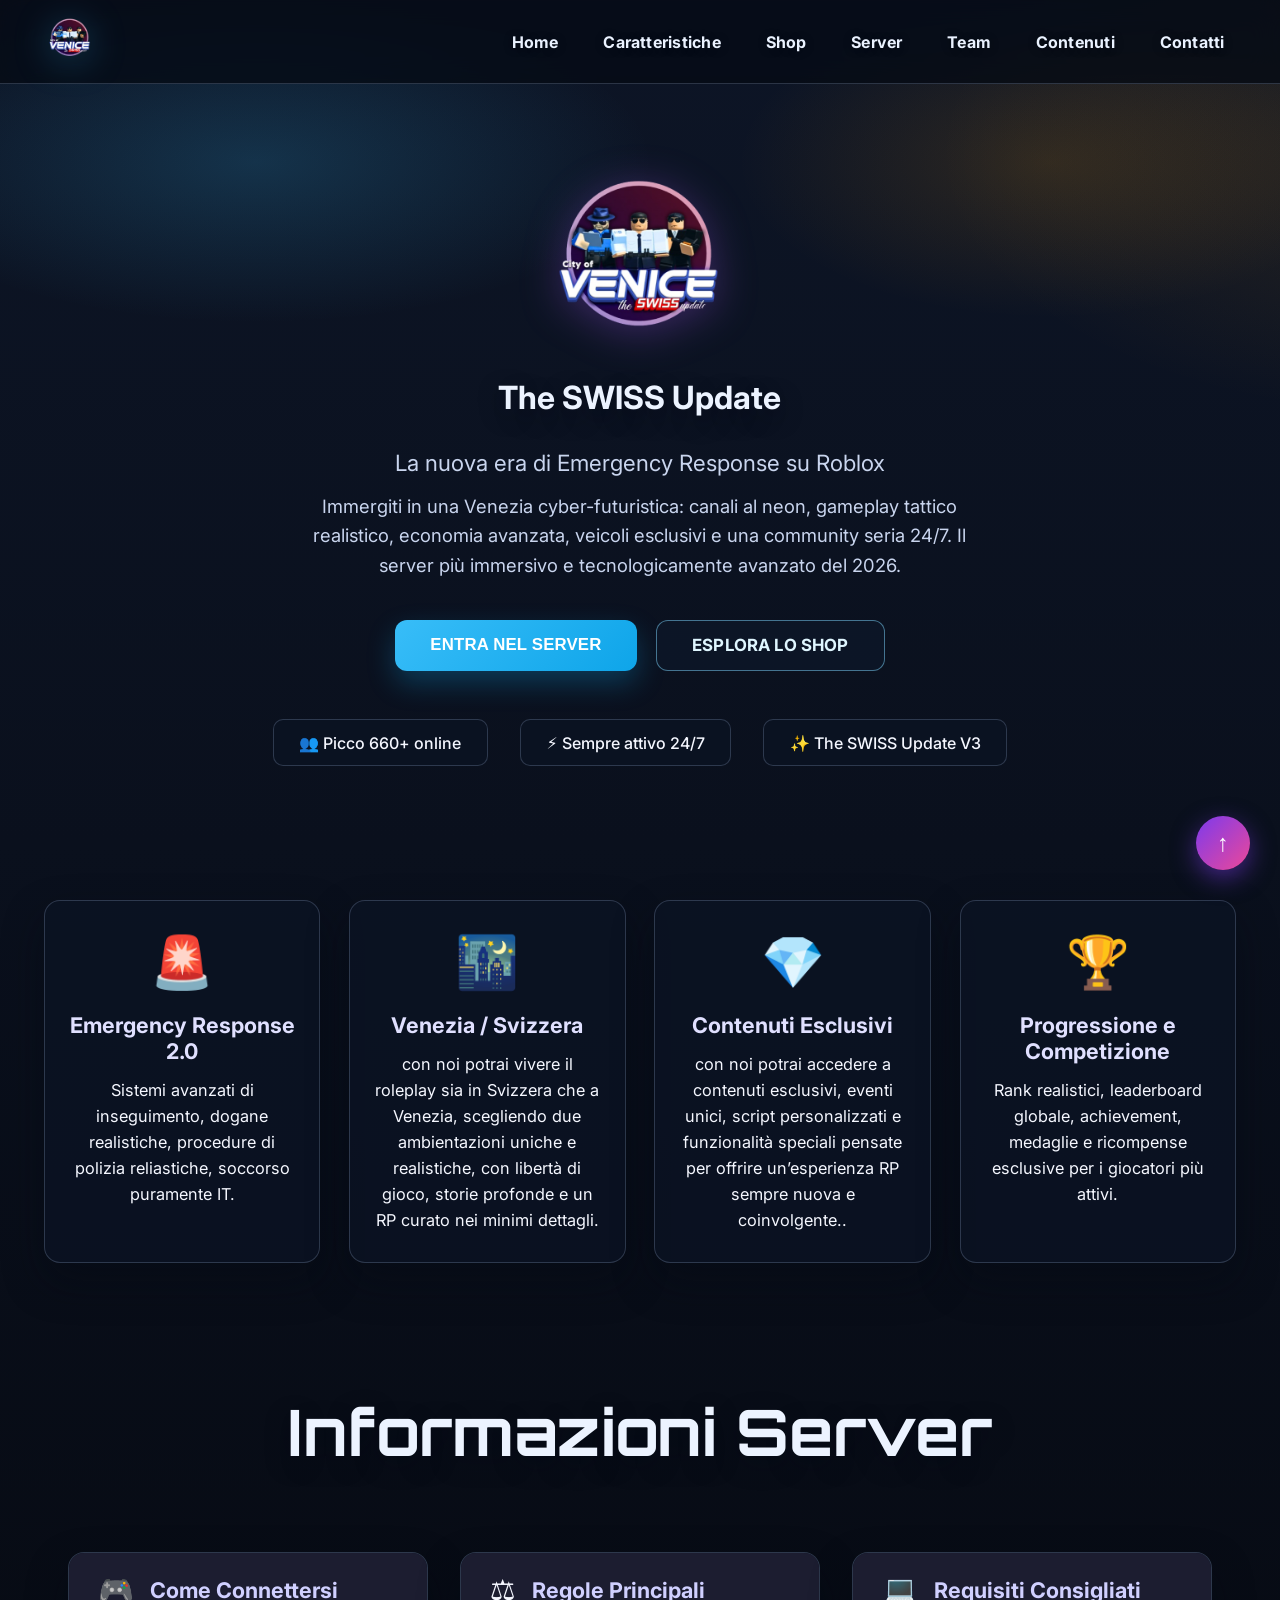
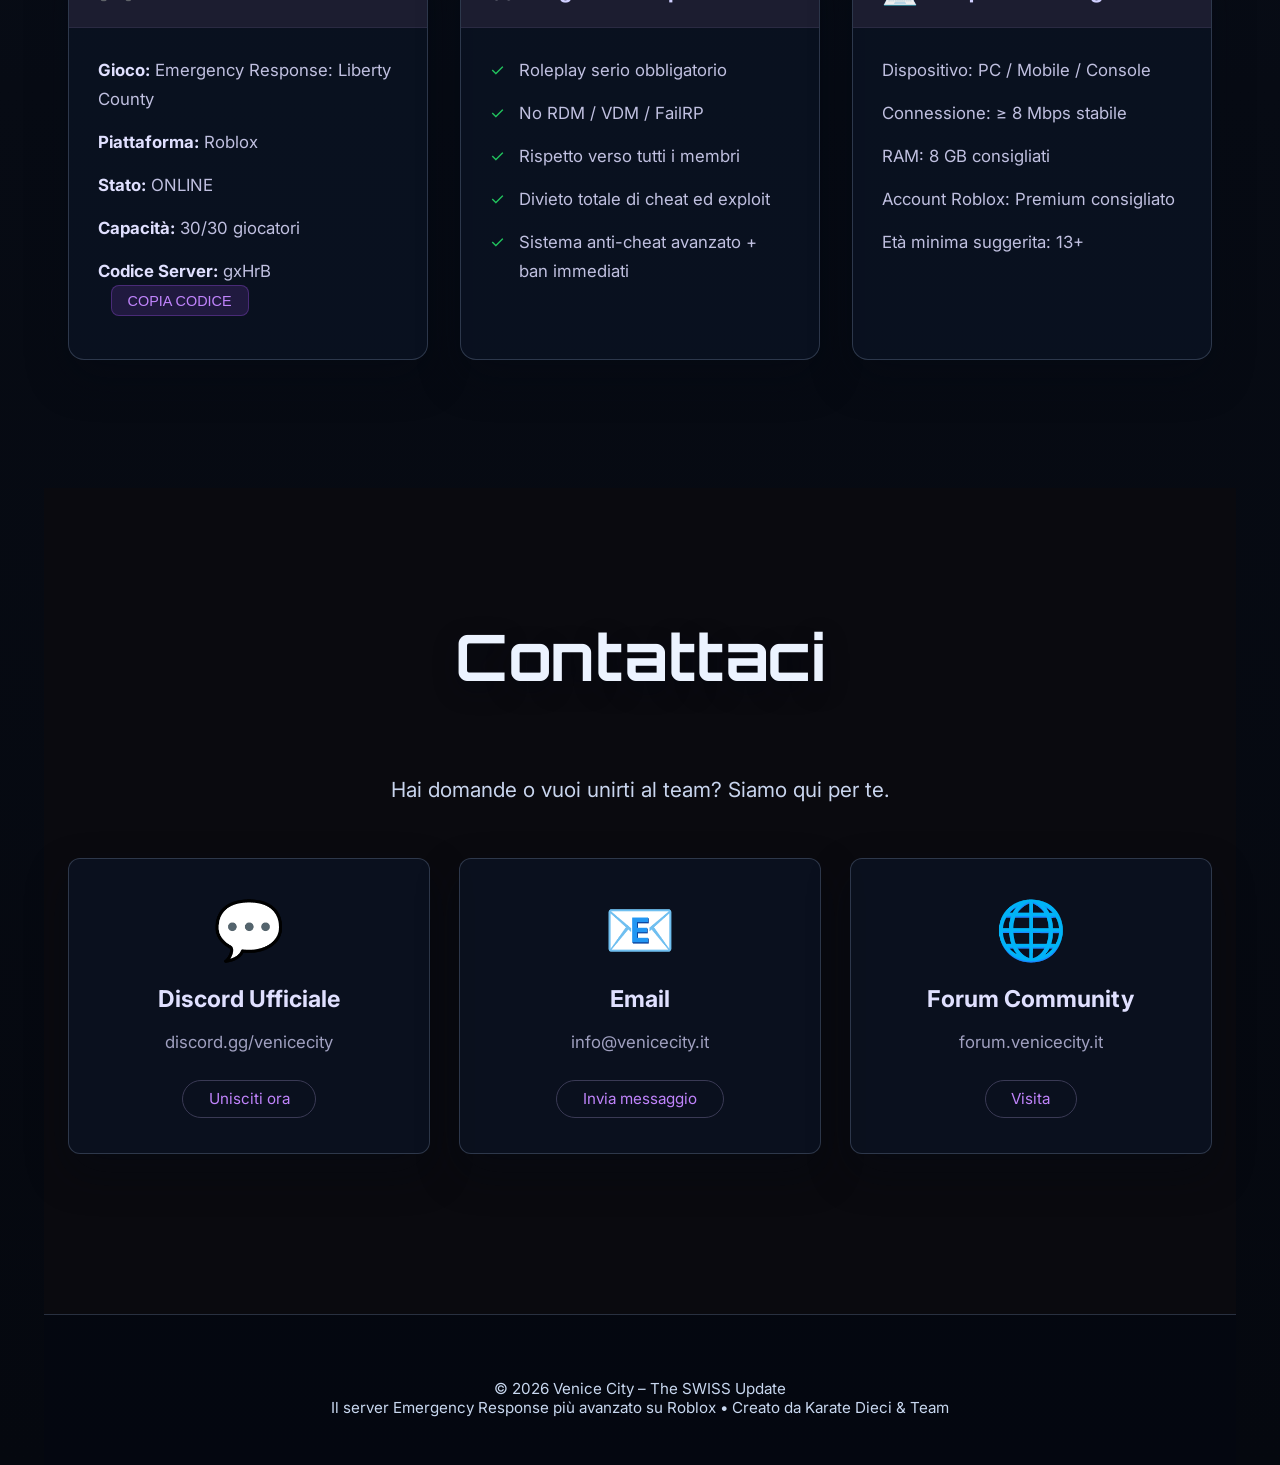
==== commit 1617227e: "v5" ====
--- a/index.html
+++ b/index.html
@@ -1,4 +1,4 @@
-<!DOCTYPE html>
+﻿<!DOCTYPE html>
 <html lang="it">
 <head>
     <meta charset="UTF-8">
@@ -22,6 +22,7 @@
                     <li><a href="shop.html" class="nav-link">Shop</a></li>
                     <li><a href="server.html" class="nav-link">Server</a></li>
                     <li><a href="team.html" class="nav-link">Team</a></li>
+                    <li><a href="contenuti.html" class="nav-link">Contenuti</a></li>
                     <li><a href="#contact" class="nav-link">Contatti</a></li>
                 </ul>
                 <div class="hamburger">
@@ -191,4 +192,7 @@
 
     <script src="script.js"></script>
 </body>
-</html>+</html>
+
+
+
--- a/styles.css
+++ b/styles.css
@@ -13,7 +13,7 @@
 }
 
 body {
-    font-family: 'Inter', system-ui, -apple-system, sans-serif;
+    font-family: 'Inter', system-ui, -apple-system, 'Segoe UI Emoji', 'Apple Color Emoji', 'Noto Color Emoji', sans-serif;
     background: #0a0a0f;
     color: #e0e0ff;
     min-height: 100vh;
@@ -1216,4 +1216,428 @@
 .feature-card p {
     font-size: 1.02rem;                                            /* ← leggermente più piccolo */
     line-height: 1.6;
-}+}
+
+.item-image img {
+  width: 100%;
+  height: 100%;
+  object-fit: contain;
+  border-radius: 50%;
+}
+.item-image {
+  width: 120px;
+  height: 120px;
+  margin: 0 auto 10px;
+}
+
+ .official-hero {
+            padding: 132px 0 34px;
+        }
+
+        .carousel-section {
+            padding: 0 0 80px;
+        }
+
+        .carousel-section .container {
+            display: flex;
+            justify-content: flex-start;
+        }
+
+        .carousel-shell {
+            width: min(560px, 100%);
+            border-radius: 18px;
+            border: 1px solid rgba(148, 163, 184, 0.28);
+            background: rgba(15, 23, 42, 0.7);
+            box-shadow: 0 18px 44px rgba(0, 0, 0, 0.4);
+            padding: 14px;
+        }
+
+        .carousel-viewport {
+            position: relative;
+            width: 100%;
+            aspect-ratio: 16 / 10;
+            border-radius: 12px;
+            overflow: hidden;
+            background: #0b1020;
+        }
+
+        .slide {
+            position: absolute;
+            inset: 0;
+            opacity: 0;
+            transform: scale(1.03);
+            transition: opacity 0.45s ease, transform 0.7s ease;
+            pointer-events: none;
+        }
+
+        .slide.active {
+            opacity: 1;
+            transform: scale(1);
+            pointer-events: auto;
+        }
+
+        .slide img {
+            width: 100%;
+            height: 100%;
+            object-fit: cover;
+            display: block;
+        }
+
+        .slide-overlay {
+            position: absolute;
+            left: 0;
+            right: 0;
+            bottom: 0;
+            padding: 14px;
+            background: linear-gradient(180deg, rgba(2, 6, 23, 0) 0%, rgba(2, 6, 23, 0.86) 70%);
+            color: #f8fafc;
+        }
+
+        .slide-title {
+            margin: 0;
+            font-size: 1rem;
+        }
+
+        .slide-sub {
+            margin: 6px 0 0;
+            font-size: 0.85rem;
+            color: #cbd5e1;
+        }
+
+        .carousel-control {
+            position: absolute;
+            top: 50%;
+            transform: translateY(-50%);
+            width: 38px;
+            height: 38px;
+            border-radius: 999px;
+            border: 1px solid rgba(255, 255, 255, 0.4);
+            background: rgba(15, 23, 42, 0.62);
+            color: #f8fafc;
+            cursor: pointer;
+            z-index: 5;
+        }
+
+        .carousel-control.prev { left: 10px; }
+        .carousel-control.next { right: 10px; }
+
+        .carousel-dots {
+            display: flex;
+            justify-content: center;
+            gap: 8px;
+            margin-top: 12px;
+        }
+
+        .dot {
+            width: 10px;
+            height: 10px;
+            border: 0;
+            border-radius: 999px;
+            background: rgba(148, 163, 184, 0.45);
+            cursor: pointer;
+        }
+
+        .dot.active {
+            background: linear-gradient(135deg, #22d3ee, #a855f7);
+        }
+
+        .carousel-caption-box {
+            margin-top: 10px;
+            border-radius: 10px;
+            border: 1px solid rgba(148, 163, 184, 0.28);
+            background: rgba(15, 23, 42, 0.62);
+            padding: 10px 12px;
+        }
+
+        .carousel-caption-box h3 {
+            margin: 0;
+            font-size: 0.95rem;
+            color: #f8fafc;
+        }
+
+        .carousel-caption-box p {
+            margin: 6px 0 0;
+            font-size: 0.86rem;
+            color: #cbd5e1;
+            line-height: 1.4;
+        }
+
+        .thumb-row {
+            display: grid;
+            grid-template-columns: repeat(4, minmax(0, 1fr));
+            gap: 8px;
+            margin-top: 10px;
+        }
+
+        .thumb {
+            border: 1px solid rgba(148, 163, 184, 0.35);
+            border-radius: 8px;
+            overflow: hidden;
+            background: #0f172a;
+            padding: 0;
+            cursor: pointer;
+            opacity: 0.75;
+            aspect-ratio: 16 / 10;
+        }
+
+        .thumb.active {
+            opacity: 1;
+            border-color: rgba(34, 211, 238, 0.8);
+        }
+
+        .thumb img {
+            width: 100%;
+            height: 100%;
+            object-fit: cover;
+            display: block;
+        }
+
+        .thumb span {
+            display: none;
+        }
+
+@media (max-width: 900px) {
+            .carousel-section .container {
+                justify-content: center;
+            }
+        }
+
+/* ==========================================================================
+   Venice City - Global Restyle 2026
+   ========================================================================== */
+
+:root {
+    --bg-0: #070b14;
+    --bg-1: #0d1526;
+    --bg-2: #13233f;
+    --text-0: #f5f7ff;
+    --text-1: #c9d5ee;
+    --line: rgba(160, 180, 215, 0.24);
+    --brand: #38bdf8;
+    --brand-strong: #0ea5e9;
+    --accent: #f59e0b;
+    --card-bg: rgba(12, 20, 36, 0.72);
+    --card-bg-soft: rgba(16, 26, 44, 0.58);
+    --glow: 0 18px 40px rgba(5, 10, 20, 0.42);
+}
+
+body {
+    color: var(--text-0);
+    background:
+        radial-gradient(1200px 520px at -10% -15%, rgba(56, 189, 248, 0.16), transparent 58%),
+        radial-gradient(900px 480px at 112% 5%, rgba(245, 158, 11, 0.12), transparent 55%),
+        linear-gradient(180deg, var(--bg-1), var(--bg-0) 55%, #05080f);
+}
+
+.container {
+    max-width: 1240px;
+}
+
+.navbar {
+    background: rgba(7, 11, 20, 0.82);
+    border-bottom: 1px solid var(--line);
+    backdrop-filter: blur(14px) saturate(160%);
+}
+
+.nav-content {
+    padding: 0.95rem 0;
+}
+
+.logo-img {
+    height: 46px;
+    width: auto;
+    filter: drop-shadow(0 5px 18px rgba(56, 189, 248, 0.26));
+}
+
+.nav-links {
+    gap: 1.35rem;
+}
+
+.nav-link {
+    color: #eaf2ff;
+    font-weight: 700;
+    letter-spacing: 0.015em;
+    position: relative;
+    padding: 0.42rem 0.72rem;
+    border-radius: 10px;
+    text-shadow: 0 1px 8px rgba(0, 0, 0, 0.35);
+    transition: color 0.2s ease, background-color 0.2s ease, box-shadow 0.2s ease;
+}
+
+.nav-link::after {
+    content: "";
+    position: absolute;
+    left: 10px;
+    bottom: 4px;
+    width: calc(100% - 20px);
+    height: 2px;
+    background: linear-gradient(90deg, var(--brand), #7dd3fc);
+    transition: transform 0.25s ease, opacity 0.25s ease;
+    transform: scaleX(0);
+    transform-origin: left center;
+    opacity: 0;
+}
+
+.nav-link:hover::after,
+.nav-link.active::after {
+    transform: scaleX(1);
+    opacity: 1;
+}
+
+.nav-link:hover,
+.nav-link.active {
+    color: #ffffff;
+    background: rgba(56, 189, 248, 0.14);
+    box-shadow: inset 0 0 0 1px rgba(125, 211, 252, 0.35);
+}
+
+.hero,
+.shop-hero {
+    position: relative;
+    isolation: isolate;
+}
+
+.hero::before,
+.shop-hero::before {
+    content: "";
+    position: absolute;
+    inset: 0;
+    z-index: -1;
+    background:
+        radial-gradient(640px 260px at 20% 18%, rgba(56, 189, 248, 0.18), transparent 62%),
+        radial-gradient(520px 260px at 82% 18%, rgba(245, 158, 11, 0.14), transparent 60%);
+}
+
+.hero-title-subtitle,
+.section-title {
+    color: #ecf3ff;
+    text-shadow: 0 8px 24px rgba(1, 8, 22, 0.45);
+}
+
+.section-subtitle,
+.hero-subtitle,
+.hero-description {
+    color: var(--text-1);
+}
+
+.btn {
+    border-radius: 12px;
+    font-weight: 700;
+    letter-spacing: 0.01em;
+}
+
+.btn-primary {
+    background: linear-gradient(135deg, var(--brand), var(--brand-strong));
+    box-shadow: 0 12px 28px rgba(14, 165, 233, 0.28);
+}
+
+.btn-primary:hover {
+    background: linear-gradient(135deg, #67cdfa, var(--brand));
+}
+
+.btn-secondary {
+    border: 1px solid rgba(125, 211, 252, 0.5);
+    color: #dff6ff;
+    background: rgba(15, 27, 44, 0.55);
+}
+
+.btn-secondary:hover {
+    border-color: rgba(245, 158, 11, 0.65);
+    color: #fff6e7;
+    background: rgba(42, 28, 5, 0.4);
+}
+
+.feature-card,
+.server-card,
+.team-card,
+.shop-item,
+.question-card,
+.contact-card,
+.story-box,
+.join-box {
+    background: var(--card-bg);
+    border: 1px solid var(--line);
+    box-shadow: var(--glow);
+}
+
+.feature-card:hover,
+.server-card:hover,
+.team-card:hover,
+.shop-item:hover,
+.contact-card:hover {
+    border-color: rgba(56, 189, 248, 0.56);
+    box-shadow: 0 22px 48px rgba(2, 10, 24, 0.5);
+}
+
+.item-price {
+    color: #fde68a;
+    font-weight: 800;
+}
+
+.filter-btn {
+    border: 1px solid var(--line);
+    background: var(--card-bg-soft);
+    color: #d8e4ff;
+    border-radius: 999px;
+    padding: 0.6rem 1.2rem;
+}
+
+.filter-btn.active,
+.filter-btn:hover {
+    background: linear-gradient(135deg, rgba(56, 189, 248, 0.24), rgba(14, 165, 233, 0.22));
+    border-color: rgba(56, 189, 248, 0.62);
+    color: #f7fbff;
+}
+
+.hero-stat {
+    border: 1px solid var(--line);
+    background: rgba(11, 21, 36, 0.65);
+}
+
+.footer {
+    border-top: 1px solid var(--line);
+    background: rgba(4, 8, 16, 0.82);
+}
+
+.footer p {
+    color: #c8d7ef;
+}
+
+/* Contenuti page refinement */
+.official-hero .section-title {
+    margin-bottom: 0.8rem;
+}
+
+.official-hero .section-subtitle {
+    max-width: 680px;
+}
+
+.carousel-shell {
+    background: rgba(10, 18, 32, 0.78);
+    border-color: rgba(125, 211, 252, 0.28);
+}
+
+.carousel-caption-box {
+    background: rgba(10, 20, 36, 0.72);
+}
+
+/* Mobile tuning */
+@media (max-width: 900px) {
+    .nav-links {
+        background: rgba(6, 10, 18, 0.96);
+        border: 1px solid var(--line);
+        border-radius: 14px;
+        padding: 0.8rem;
+    }
+
+    .nav-link {
+        display: block;
+        padding: 0.62rem 0.8rem;
+    }
+
+    .nav-link::after {
+        left: 12px;
+        width: calc(100% - 24px);
+        bottom: 6px;
+    }
+}
